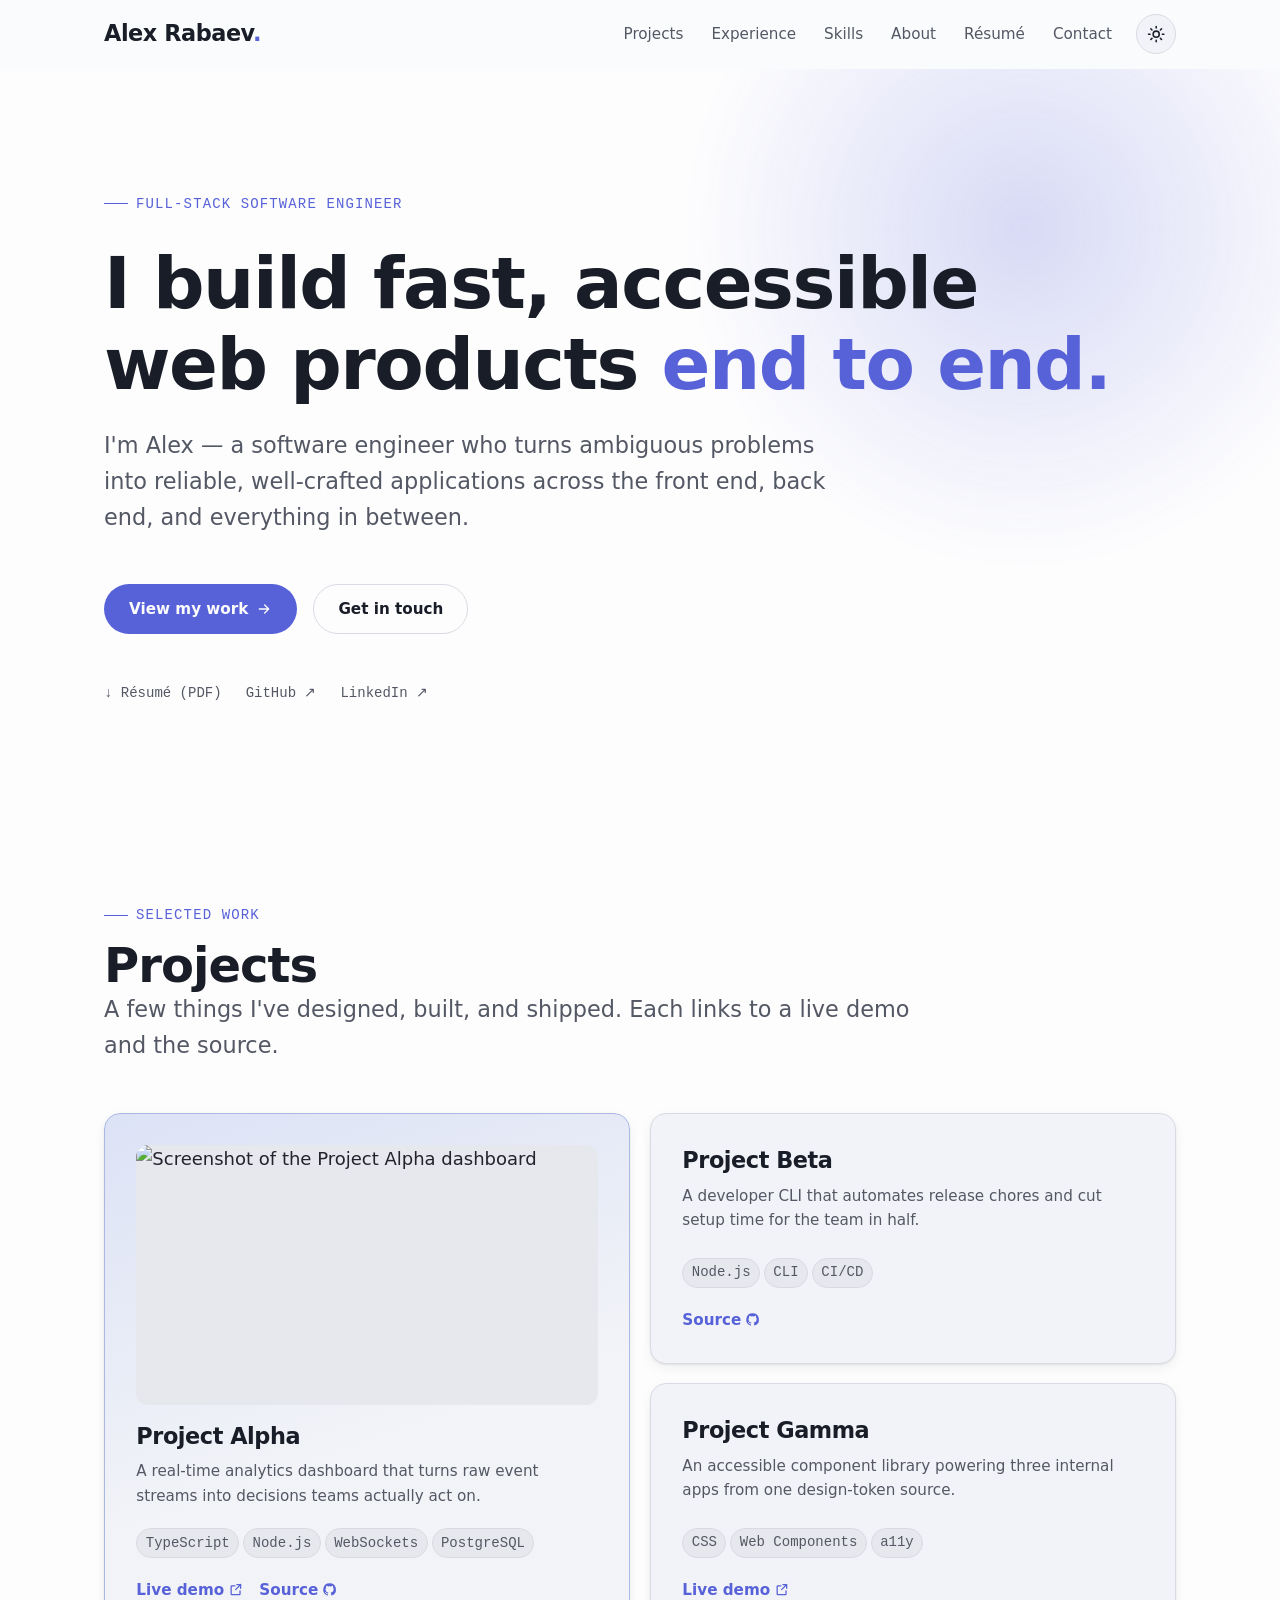
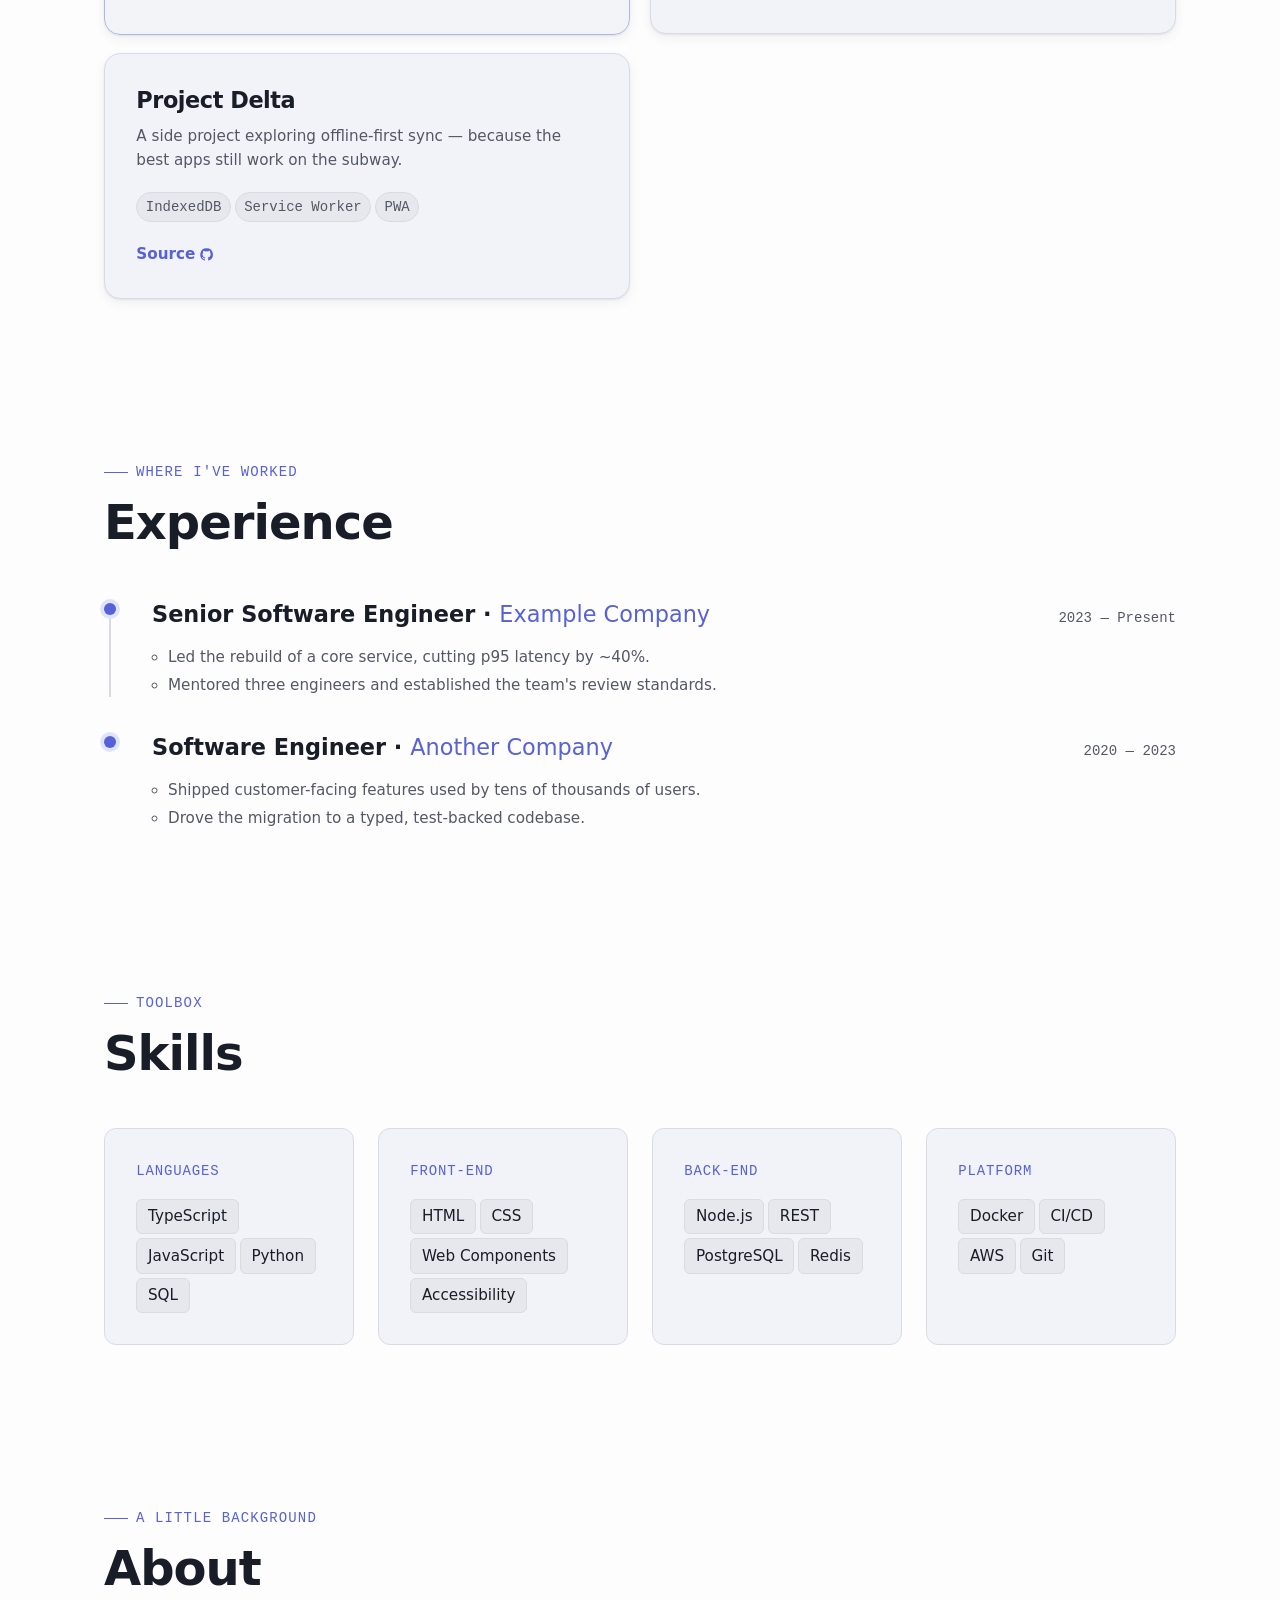
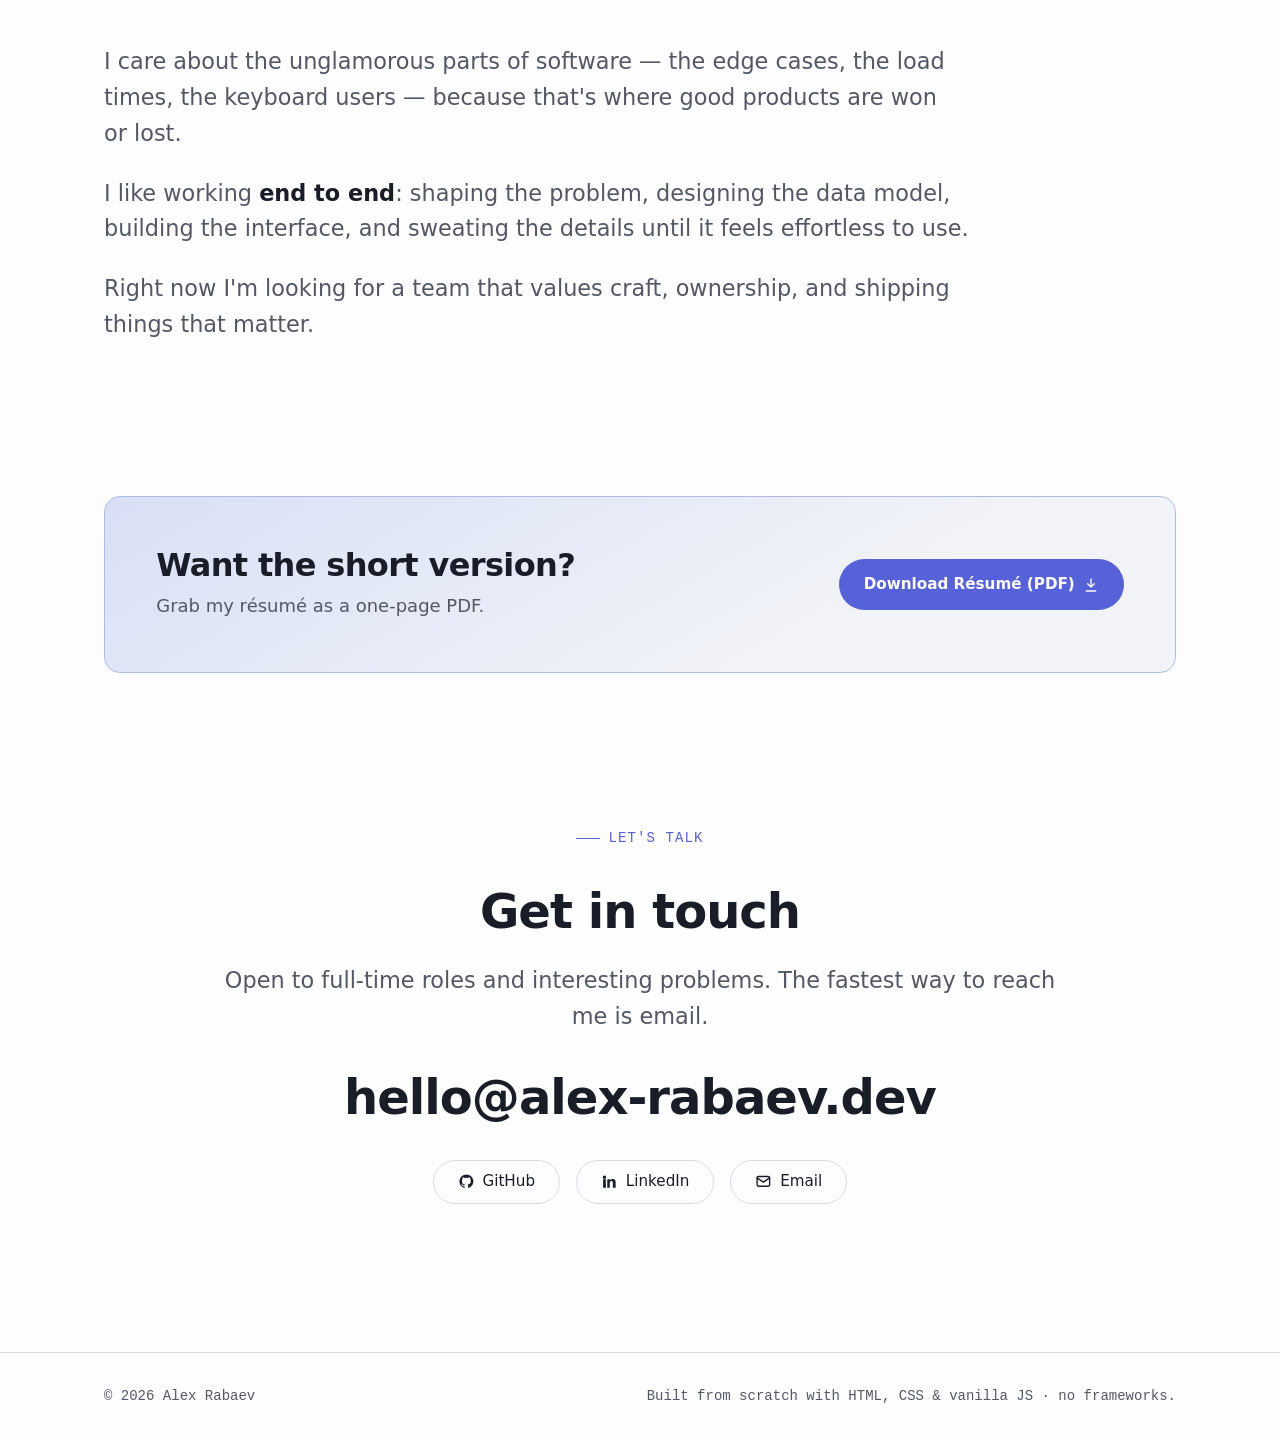
==== index.html @ 2791c62c "feat: create index.html for portfolio website with meta tags, navigation, and hero section" ====
<!DOCTYPE html>
<html lang="en">
  <head>
    <meta charset="UTF-8" />
    <meta name="viewport" content="width=device-width, initial-scale=1.0" />

    <!-- Anti-FOUC: resolve theme + mark JS active BEFORE first paint.
         This is the only script allowed to run before CSS. -->
    <script>
      (function () {
        try {
          var t = localStorage.getItem("theme");
          if (t === "light" || t === "dark") {
            document.documentElement.setAttribute("data-theme", t);
          }
        } catch (e) {}
        document.documentElement.classList.add("js");
      })();
    </script>

    <!-- Primary meta -->
    <title>Alex Rabaev — Full-Stack Software Engineer</title>
    <meta
      name="description"
      content="Alex Rabaev is a full-stack software engineer building fast, accessible web applications across the stack — JavaScript/TypeScript, Node.js, and modern front-end."
    />
    <meta name="author" content="Alex Rabaev" />
    <meta name="theme-color" content="#ffffff" media="(prefers-color-scheme: light)" />
    <meta name="theme-color" content="#2c2940" media="(prefers-color-scheme: dark)" />
    <link rel="canonical" href="https://alex-rabaev.github.io/" />

    <!-- Open Graph / Twitter -->
    <meta property="og:type" content="website" />
    <meta property="og:url" content="https://alex-rabaev.github.io/" />
    <meta property="og:title" content="Alex Rabaev — Full-Stack Software Engineer" />
    <meta
      property="og:description"
      content="Full-stack software engineer building fast, accessible web applications. See selected projects, experience, and ways to get in touch."
    />
    <meta property="og:image" content="https://alex-rabaev.github.io/assets/images/og-cover.png" />
    <meta property="og:image:width" content="1200" />
    <meta property="og:image:height" content="630" />
    <meta name="twitter:card" content="summary_large_image" />
    <meta name="twitter:title" content="Alex Rabaev — Full-Stack Software Engineer" />
    <meta
      name="twitter:description"
      content="Full-stack software engineer building fast, accessible web applications."
    />
    <meta name="twitter:image" content="https://alex-rabaev.github.io/assets/images/og-cover.png" />

    <!-- Icons / manifest -->
    <link rel="icon" href="favicon.svg" type="image/svg+xml" />
    <link rel="icon" href="favicon.ico" sizes="32x32" />
    <link rel="apple-touch-icon" href="assets/images/apple-touch-icon.png" />
    <link rel="manifest" href="site.webmanifest" />

    <!-- Inline critical CSS slot: minimal first-paint safety net.
         Full styling lives in css/main.css (render-blocking, layered). -->
    <style>
      :root {
        --nav-height: 4.25rem;
      }
      body {
        margin: 0;
        background: #fdfdfe;
        color: #23232e;
        font-family: system-ui, -apple-system, "Segoe UI", Roboto, sans-serif;
      }
      [data-theme="dark"] body {
        background: #1c1b26;
        color: #f0f0f4;
      }
      @media (prefers-color-scheme: dark) {
        :root:not([data-theme]) body {
          background: #1c1b26;
          color: #f0f0f4;
        }
      }
    </style>

    <!-- Fonts: self-hosted variable fonts go in assets/fonts/ (see README).
         Until added, the token families fall back to a fast system stack. -->
    <link rel="stylesheet" href="css/main.css" />

    <!-- Behavior layer: one plain script; site works without it. -->
    <script src="js/app.js" defer></script>

    <!-- Structured data -->
    <script type="application/ld+json">
      {
        "@context": "https://schema.org",
        "@type": "Person",
        "name": "Alex Rabaev",
        "url": "https://alex-rabaev.github.io/",
        "jobTitle": "Full-Stack Software Engineer",
        "sameAs": [
          "https://github.com/alex-rabaev",
          "https://www.linkedin.com/in/alex-rabaev"
        ]
      }
    </script>
  </head>

  <body>
    <a class="u-skip-link" href="#main">Skip to content</a>

    <!-- ============================ HEADER / NAV ============================ -->
    <header class="site-header" data-header>
      <div class="u-container site-header__bar">
        <a class="site-header__brand" href="#hero" aria-label="Alex Rabaev — home">
          Alex Rabaev<span class="dot">.</span>
        </a>

        <nav class="nav" data-nav aria-label="Primary">
          <ul class="nav__list" data-nav-list>
            <li><a class="nav__link" href="#projects">Projects</a></li>
            <li><a class="nav__link" href="#experience">Experience</a></li>
            <li><a class="nav__link" href="#skills">Skills</a></li>
            <li><a class="nav__link" href="#about">About</a></li>
            <li><a class="nav__link" href="#resume">Résumé</a></li>
            <li><a class="nav__link" href="#contact">Contact</a></li>
          </ul>

          <button
            class="theme-toggle"
            type="button"
            data-theme-toggle
            aria-label="Switch to dark theme"
            aria-pressed="false"
          >
            <svg class="icon-sun" viewBox="0 0 24 24" fill="none" stroke="currentColor" stroke-width="2" stroke-linecap="round" aria-hidden="true">
              <circle cx="12" cy="12" r="4" />
              <path d="M12 2v2M12 20v2M2 12h2M20 12h2M5 5l1.5 1.5M17.5 17.5L19 19M19 5l-1.5 1.5M6.5 17.5L5 19" />
            </svg>
            <svg class="icon-moon" viewBox="0 0 24 24" fill="currentColor" aria-hidden="true">
              <path d="M21 12.8A9 9 0 1 1 11.2 3a7 7 0 0 0 9.8 9.8z" />
            </svg>
          </button>

          <button
            class="nav__toggle"
            type="button"
            data-nav-toggle
            aria-label="Open menu"
            aria-expanded="false"
            aria-controls="primary-nav-list"
          >
            <span class="nav__toggle-bars" aria-hidden="true"></span>
          </button>
        </nav>
      </div>
    </header>

    <main id="main">
      <!-- ============================== HERO ============================== -->
      <section id="hero" class="hero">
        <div class="u-container hero__inner">
          <p class="u-eyebrow">Full-Stack Software Engineer</p>
          <h1 class="hero__title" data-reveal>
            I build fast, accessible<br />
            web products <span class="accent">end to end.</span>
          </h1>
          <!-- TODO(content): tailor this positioning line to your real focus & stack. -->
          <p class="hero__lead" data-reveal>
            I'm Alex — a software engineer who turns ambiguous problems into
            reliable, well-crafted applications across the front end, back end,
            and everything in between.
          </p>

          <div class="hero__actions" data-reveal>
            <a class="btn btn--primary" href="#projects">
              View my work
              <svg viewBox="0 0 24 24" width="16" height="16" fill="none" stroke="currentColor" stroke-width="2" stroke-linecap="round" stroke-linejoin="round" aria-hidden="true"><path d="M5 12h14M13 6l6 6-6 6" /></svg>
            </a>
            <a class="btn btn--ghost" href="#contact">Get in touch</a>
          </div>

          <div class="hero__meta" data-reveal>
            <a href="assets/resume.pdf" download>↓ Résumé (PDF)</a>
            <a href="https://github.com/alex-rabaev" target="_blank" rel="noopener">GitHub ↗</a>
            <a href="https://www.linkedin.com/in/alex-rabaev" target="_blank" rel="noopener">LinkedIn ↗</a>
          </div>
        </div>
      </section>

      <!-- ============================ PROJECTS ============================ -->
      <section id="projects" class="u-section">
        <div class="u-container">
          <div class="u-section-head" data-reveal>
            <p class="u-eyebrow">Selected Work</p>
            <h2>Projects</h2>
            <p class="u-lead">
              A few things I've designed, built, and shipped. Each links to a live
              demo and the source.
            </p>
          </div>

          <!-- TODO(content): replace with your real projects (3–5). Strongest first
               as the featured 2×2 cell. Keep one sentence per card. -->
          <ul class="projects__grid" role="list">
            <li class="project-card project-card--featured" data-reveal>
              <div class="project-card__media">
                <img
                  src="assets/images/projects/project-alpha-cover.svg"
                  alt="Screenshot of the Project Alpha dashboard"
                  width="800" height="450" loading="lazy" decoding="async"
                />
              </div>
              <div class="project-card__body">
                <h3 class="project-card__title">Project Alpha</h3>
                <p class="project-card__summary">
                  A real-time analytics dashboard that turns raw event streams
                  into decisions teams actually act on.
                </p>
                <ul class="project-card__tags" role="list">
                  <li>TypeScript</li><li>Node.js</li><li>WebSockets</li><li>PostgreSQL</li>
                </ul>
                <div class="project-card__links">
                  <a class="project-card__link" href="#" target="_blank" rel="noopener">
                    Live demo
                    <svg viewBox="0 0 24 24" fill="none" stroke="currentColor" stroke-width="2" aria-hidden="true"><path d="M14 4h6v6M20 4l-8 8M19 14v5a1 1 0 0 1-1 1H6a1 1 0 0 1-1-1V7a1 1 0 0 1 1-1h5" stroke-linecap="round" stroke-linejoin="round"/></svg>
                  </a>
                  <a class="project-card__link" href="#" target="_blank" rel="noopener">
                    Source
                    <svg viewBox="0 0 24 24" fill="currentColor" aria-hidden="true"><path d="M12 2a10 10 0 0 0-3.16 19.49c.5.09.68-.22.68-.48v-1.7c-2.78.6-3.37-1.34-3.37-1.34-.45-1.16-1.11-1.47-1.11-1.47-.91-.62.07-.6.07-.6 1 .07 1.53 1.03 1.53 1.03.89 1.53 2.34 1.09 2.91.83.09-.65.35-1.09.63-1.34-2.22-.25-4.55-1.11-4.55-4.94 0-1.09.39-1.99 1.03-2.69-.1-.25-.45-1.27.1-2.65 0 0 .84-.27 2.75 1.02a9.5 9.5 0 0 1 5 0c1.91-1.29 2.75-1.02 2.75-1.02.55 1.38.2 2.4.1 2.65.64.7 1.03 1.6 1.03 2.69 0 3.84-2.34 4.69-4.57 4.94.36.31.68.92.68 1.85v2.74c0 .27.18.58.69.48A10 10 0 0 0 12 2z"/></svg>
                  </a>
                </div>
              </div>
            </li>

            <li class="project-card" data-reveal>
              <div class="project-card__body">
                <h3 class="project-card__title">Project Beta</h3>
                <p class="project-card__summary">
                  A developer CLI that automates release chores and cut setup
                  time for the team in half.
                </p>
                <ul class="project-card__tags" role="list">
                  <li>Node.js</li><li>CLI</li><li>CI/CD</li>
                </ul>
                <div class="project-card__links">
                  <a class="project-card__link" href="#" target="_blank" rel="noopener">Source
                    <svg viewBox="0 0 24 24" fill="currentColor" aria-hidden="true"><path d="M12 2a10 10 0 0 0-3.16 19.49c.5.09.68-.22.68-.48v-1.7c-2.78.6-3.37-1.34-3.37-1.34-.45-1.16-1.11-1.47-1.11-1.47-.91-.62.07-.6.07-.6 1 .07 1.53 1.03 1.53 1.03.89 1.53 2.34 1.09 2.91.83.09-.65.35-1.09.63-1.34-2.22-.25-4.55-1.11-4.55-4.94 0-1.09.39-1.99 1.03-2.69-.1-.25-.45-1.27.1-2.65 0 0 .84-.27 2.75 1.02a9.5 9.5 0 0 1 5 0c1.91-1.29 2.75-1.02 2.75-1.02.55 1.38.2 2.4.1 2.65.64.7 1.03 1.6 1.03 2.69 0 3.84-2.34 4.69-4.57 4.94.36.31.68.92.68 1.85v2.74c0 .27.18.58.69.48A10 10 0 0 0 12 2z"/></svg>
                  </a>
                </div>
              </div>
            </li>

            <li class="project-card" data-reveal>
              <div class="project-card__body">
                <h3 class="project-card__title">Project Gamma</h3>
                <p class="project-card__summary">
                  An accessible component library powering three internal apps
                  from one design-token source.
                </p>
                <ul class="project-card__tags" role="list">
                  <li>CSS</li><li>Web Components</li><li>a11y</li>
                </ul>
                <div class="project-card__links">
                  <a class="project-card__link" href="#" target="_blank" rel="noopener">Live demo
                    <svg viewBox="0 0 24 24" fill="none" stroke="currentColor" stroke-width="2" aria-hidden="true"><path d="M14 4h6v6M20 4l-8 8M19 14v5a1 1 0 0 1-1 1H6a1 1 0 0 1-1-1V7a1 1 0 0 1 1-1h5" stroke-linecap="round" stroke-linejoin="round"/></svg>
                  </a>
                </div>
              </div>
            </li>

            <li class="project-card" data-reveal>
              <div class="project-card__body">
                <h3 class="project-card__title">Project Delta</h3>
                <p class="project-card__summary">
                  A side project exploring offline-first sync — because the best
                  apps still work on the subway.
                </p>
                <ul class="project-card__tags" role="list">
                  <li>IndexedDB</li><li>Service Worker</li><li>PWA</li>
                </ul>
                <div class="project-card__links">
                  <a class="project-card__link" href="#" target="_blank" rel="noopener">Source
                    <svg viewBox="0 0 24 24" fill="currentColor" aria-hidden="true"><path d="M12 2a10 10 0 0 0-3.16 19.49c.5.09.68-.22.68-.48v-1.7c-2.78.6-3.37-1.34-3.37-1.34-.45-1.16-1.11-1.47-1.11-1.47-.91-.62.07-.6.07-.6 1 .07 1.53 1.03 1.53 1.03.89 1.53 2.34 1.09 2.91.83.09-.65.35-1.09.63-1.34-2.22-.25-4.55-1.11-4.55-4.94 0-1.09.39-1.99 1.03-2.69-.1-.25-.45-1.27.1-2.65 0 0 .84-.27 2.75 1.02a9.5 9.5 0 0 1 5 0c1.91-1.29 2.75-1.02 2.75-1.02.55 1.38.2 2.4.1 2.65.64.7 1.03 1.6 1.03 2.69 0 3.84-2.34 4.69-4.57 4.94.36.31.68.92.68 1.85v2.74c0 .27.18.58.69.48A10 10 0 0 0 12 2z"/></svg>
                  </a>
                </div>
              </div>
            </li>
          </ul>
        </div>
      </section>

      <!-- =========================== EXPERIENCE =========================== -->
      <section id="experience" class="u-section">
        <div class="u-container">
          <div class="u-section-head" data-reveal>
            <p class="u-eyebrow">Where I've Worked</p>
            <h2>Experience</h2>
          </div>

          <!-- TODO(content): replace with your real roles, newest first. -->
          <ol class="timeline" role="list">
            <li class="timeline__item" data-reveal>
              <div class="timeline__header">
                <p class="timeline__role">
                  Senior Software Engineer ·
                  <span class="timeline__org">Example Company</span>
                </p>
                <p class="timeline__dates"><time datetime="2023">2023</time> — Present</p>
              </div>
              <ul class="timeline__points">
                <li>Led the rebuild of a core service, cutting p95 latency by ~40%.</li>
                <li>Mentored three engineers and established the team's review standards.</li>
              </ul>
            </li>
            <li class="timeline__item" data-reveal>
              <div class="timeline__header">
                <p class="timeline__role">
                  Software Engineer ·
                  <span class="timeline__org">Another Company</span>
                </p>
                <p class="timeline__dates"><time datetime="2020">2020</time> — <time datetime="2023">2023</time></p>
              </div>
              <ul class="timeline__points">
                <li>Shipped customer-facing features used by tens of thousands of users.</li>
                <li>Drove the migration to a typed, test-backed codebase.</li>
              </ul>
            </li>
          </ol>
        </div>
      </section>

      <!-- ============================= SKILLS ============================= -->
      <section id="skills" class="u-section">
        <div class="u-container">
          <div class="u-section-head" data-reveal>
            <p class="u-eyebrow">Toolbox</p>
            <h2>Skills</h2>
          </div>

          <!-- TODO(content): keep this curated and honest — not an exhaustive wall. -->
          <div class="skills__grid">
            <div class="skill-group" data-reveal>
              <p class="skill-group__title">Languages</p>
              <ul class="skill-group__list" role="list">
                <li>TypeScript</li><li>JavaScript</li><li>Python</li><li>SQL</li>
              </ul>
            </div>
            <div class="skill-group" data-reveal>
              <p class="skill-group__title">Front-End</p>
              <ul class="skill-group__list" role="list">
                <li>HTML</li><li>CSS</li><li>Web Components</li><li>Accessibility</li>
              </ul>
            </div>
            <div class="skill-group" data-reveal>
              <p class="skill-group__title">Back-End</p>
              <ul class="skill-group__list" role="list">
                <li>Node.js</li><li>REST</li><li>PostgreSQL</li><li>Redis</li>
              </ul>
            </div>
            <div class="skill-group" data-reveal>
              <p class="skill-group__title">Platform</p>
              <ul class="skill-group__list" role="list">
                <li>Docker</li><li>CI/CD</li><li>AWS</li><li>Git</li>
              </ul>
            </div>
          </div>
        </div>
      </section>

      <!-- ============================== ABOUT ============================== -->
      <section id="about" class="u-section">
        <div class="u-container">
          <div class="u-section-head" data-reveal>
            <p class="u-eyebrow">A Little Background</p>
            <h2>About</h2>
          </div>

          <!-- TODO(content): make this about how you think & what you're after.
               Add a headshot at assets/images/headshot.* and the --with-photo class. -->
          <div class="about">
            <div class="about__body" data-reveal>
              <p>
                I care about the unglamorous parts of software — the edge cases,
                the load times, the keyboard users — because that's where good
                products are won or lost.
              </p>
              <p>
                I like working <strong>end to end</strong>: shaping the problem,
                designing the data model, building the interface, and sweating
                the details until it feels effortless to use.
              </p>
              <p>
                Right now I'm looking for a team that values craft, ownership,
                and shipping things that matter.
              </p>
            </div>
          </div>
        </div>
      </section>

      <!-- ============================= RÉSUMÉ ============================= -->
      <section id="resume" class="u-section">
        <div class="u-container">
          <div class="resume" data-reveal>
            <div class="resume__text">
              <h2 class="resume__title">Want the short version?</h2>
              <p>Grab my résumé as a one-page PDF.</p>
            </div>
            <a class="btn btn--primary" href="assets/resume.pdf" download>
              Download Résumé (PDF)
              <svg viewBox="0 0 24 24" width="16" height="16" fill="none" stroke="currentColor" stroke-width="2" stroke-linecap="round" stroke-linejoin="round" aria-hidden="true"><path d="M12 3v12M7 10l5 5 5-5M5 21h14" /></svg>
            </a>
          </div>
        </div>
      </section>

      <!-- ============================= CONTACT ============================= -->
      <section id="contact" class="u-section">
        <div class="u-container contact" data-reveal>
          <p class="u-eyebrow">Let's Talk</p>
          <h2>Get in touch</h2>
          <p class="u-lead" style="text-align: center">
            Open to full-time roles and interesting problems. The fastest way to
            reach me is email.
          </p>
          <!-- TODO(content): set your real email below (and in the footer). -->
          <a class="contact__email" href="mailto:hello@alex-rabaev.dev">hello@alex-rabaev.dev</a>
          <ul class="contact__socials" role="list">
            <li>
              <a class="contact__social" href="https://github.com/alex-rabaev" target="_blank" rel="noopener">
                <svg viewBox="0 0 24 24" fill="currentColor" aria-hidden="true"><path d="M12 2a10 10 0 0 0-3.16 19.49c.5.09.68-.22.68-.48v-1.7c-2.78.6-3.37-1.34-3.37-1.34-.45-1.16-1.11-1.47-1.11-1.47-.91-.62.07-.6.07-.6 1 .07 1.53 1.03 1.53 1.03.89 1.53 2.34 1.09 2.91.83.09-.65.35-1.09.63-1.34-2.22-.25-4.55-1.11-4.55-4.94 0-1.09.39-1.99 1.03-2.69-.1-.25-.45-1.27.1-2.65 0 0 .84-.27 2.75 1.02a9.5 9.5 0 0 1 5 0c1.91-1.29 2.75-1.02 2.75-1.02.55 1.38.2 2.4.1 2.65.64.7 1.03 1.6 1.03 2.69 0 3.84-2.34 4.69-4.57 4.94.36.31.68.92.68 1.85v2.74c0 .27.18.58.69.48A10 10 0 0 0 12 2z"/></svg>
                GitHub
              </a>
            </li>
            <li>
              <a class="contact__social" href="https://www.linkedin.com/in/alex-rabaev" target="_blank" rel="noopener">
                <svg viewBox="0 0 24 24" fill="currentColor" aria-hidden="true"><path d="M4.98 3.5A2.5 2.5 0 1 1 5 8.5a2.5 2.5 0 0 1-.02-5zM3 9h4v12H3zM9 9h3.8v1.7h.05c.53-1 1.83-2.05 3.76-2.05C20.4 8.65 21 10.9 21 14v7h-4v-6.2c0-1.48-.03-3.38-2.06-3.38-2.06 0-2.38 1.6-2.38 3.27V21H9z"/></svg>
                LinkedIn
              </a>
            </li>
            <li>
              <a class="contact__social" href="mailto:hello@alex-rabaev.dev">
                <svg viewBox="0 0 24 24" fill="none" stroke="currentColor" stroke-width="2" aria-hidden="true"><rect x="3" y="5" width="18" height="14" rx="2"/><path d="m3 7 9 6 9-6" stroke-linecap="round" stroke-linejoin="round"/></svg>
                Email
              </a>
            </li>
          </ul>
        </div>
      </section>
    </main>

    <!-- ============================== FOOTER ============================== -->
    <footer class="site-footer">
      <div class="u-container site-footer__inner">
        <p class="site-footer__note">© <span id="year">2026</span> Alex Rabaev</p>
        <p class="site-footer__note">
          Built from scratch with HTML, CSS &amp; vanilla JS · no frameworks.
        </p>
      </div>
    </footer>
  </body>
</html>
---- css/main.css ----
/*
 * main.css — cascade-layer entry point.
 * Declares the canonical @layer order ONCE; later layers win.
 * Each file below is authored inside its matching @layer.
 */
@layer reset, tokens, base, components, utilities;

@import url("reset.css") layer(reset);
@import url("tokens.css") layer(tokens);
@import url("base.css") layer(base);

@import url("components/nav.css") layer(components);
@import url("components/theme-toggle.css") layer(components);
@import url("components/hero.css") layer(components);
@import url("components/projects.css") layer(components);
@import url("components/project-card.css") layer(components);
@import url("components/experience.css") layer(components);
@import url("components/skills.css") layer(components);
@import url("components/about.css") layer(components);
@import url("components/resume.css") layer(components);
@import url("components/contact.css") layer(components);
@import url("components/footer.css") layer(components);

@import url("utilities.css") layer(utilities);
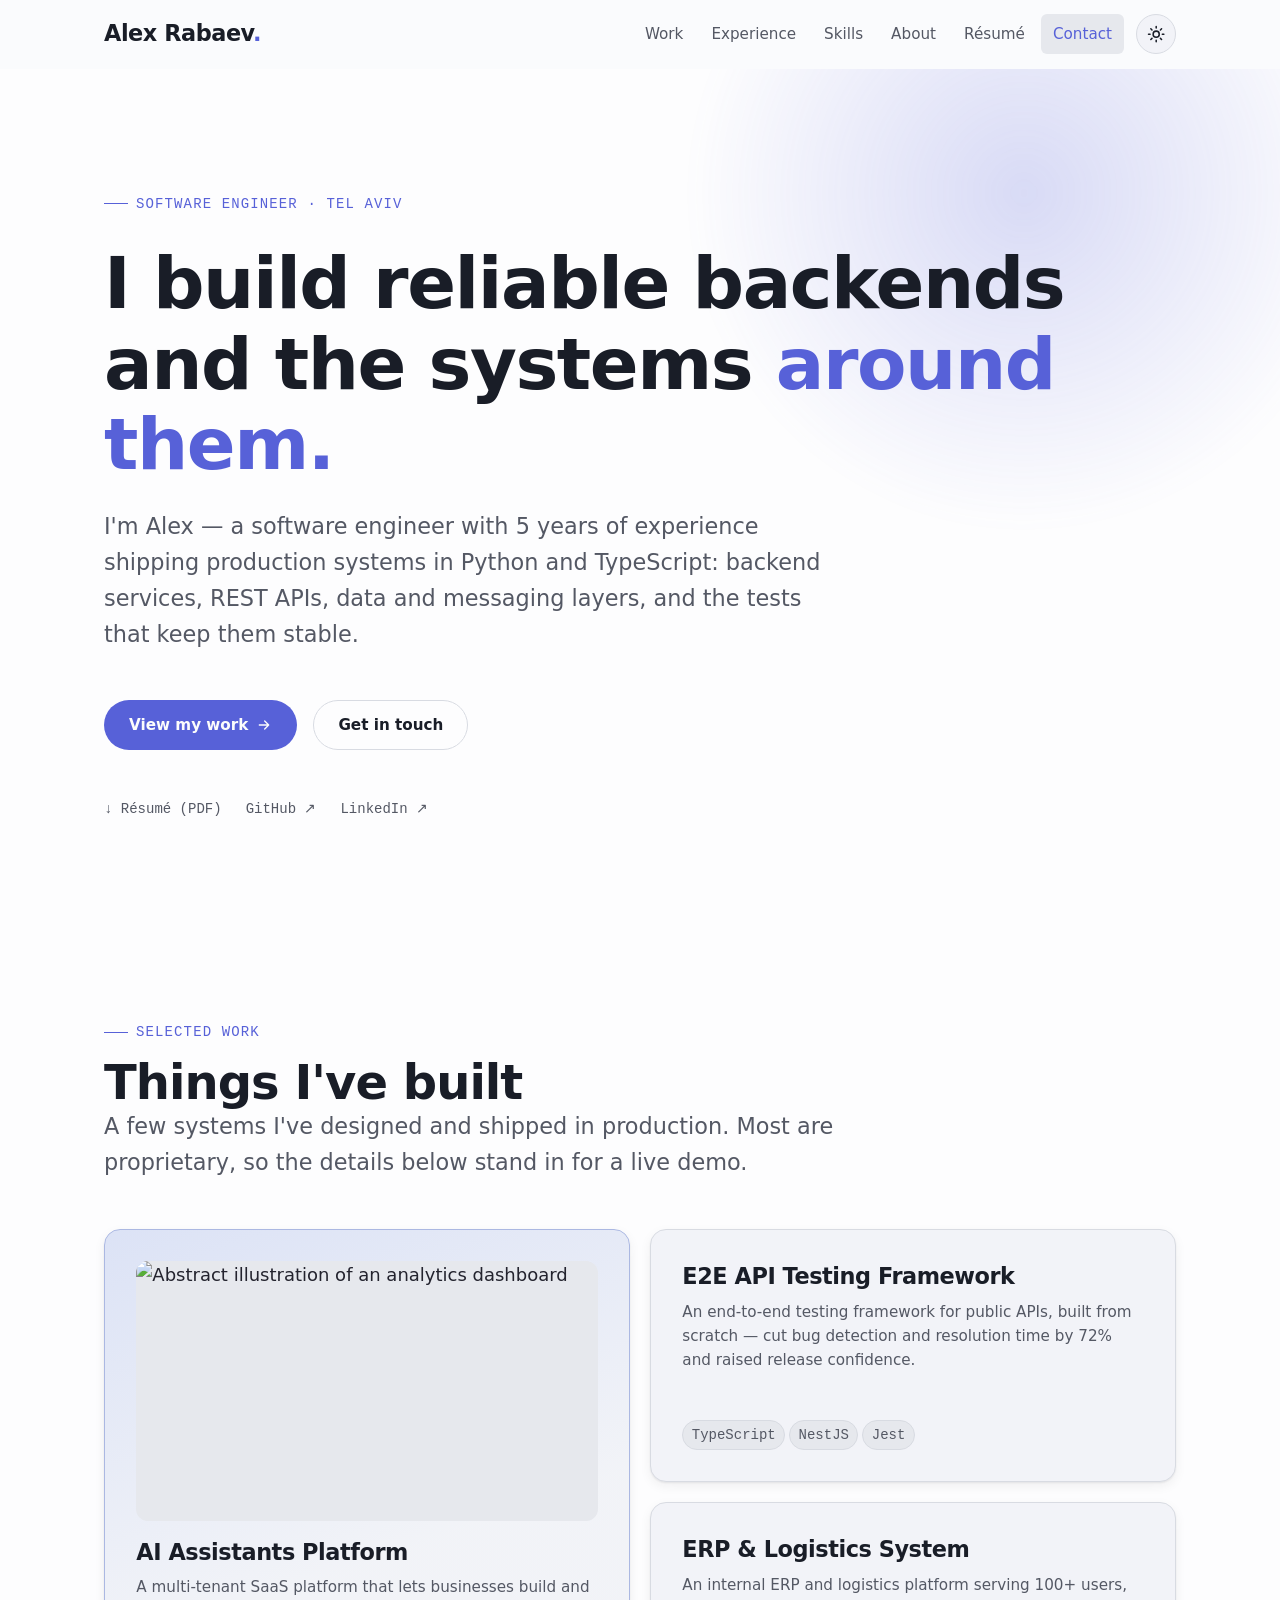
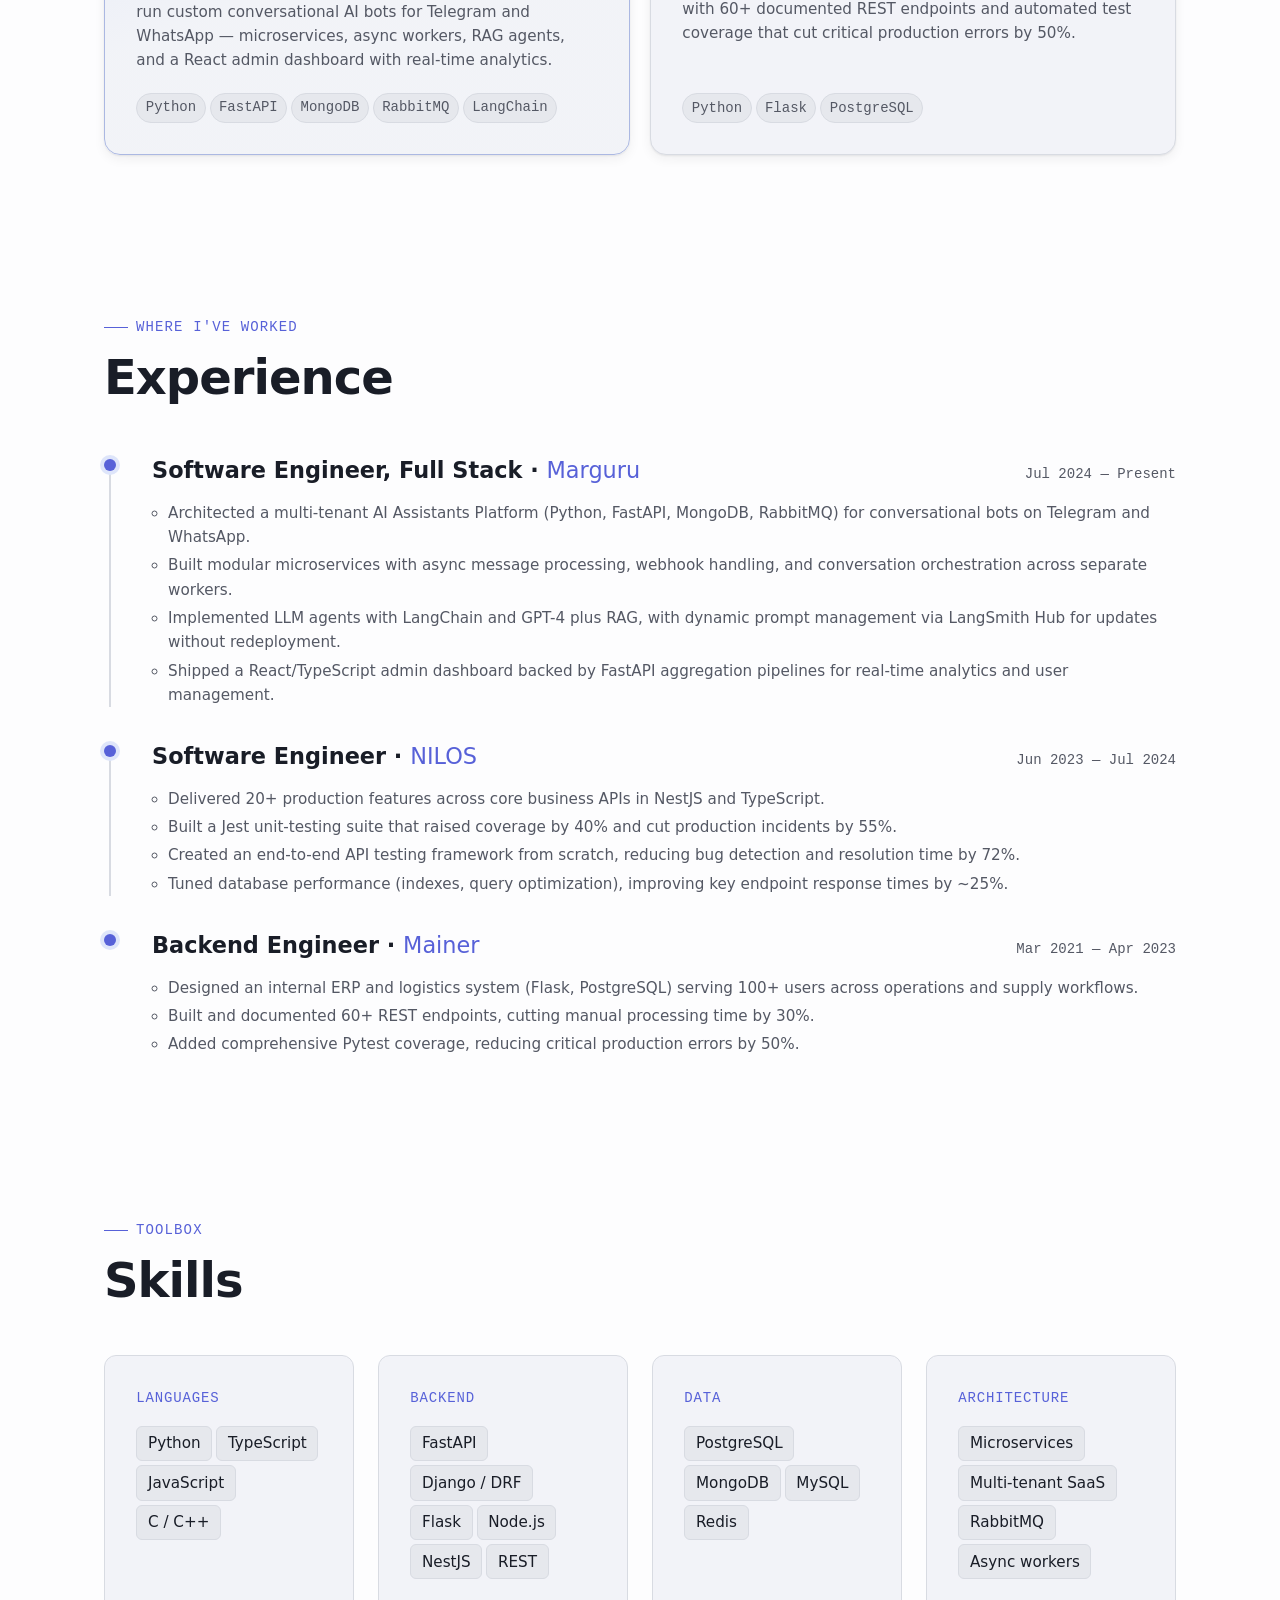
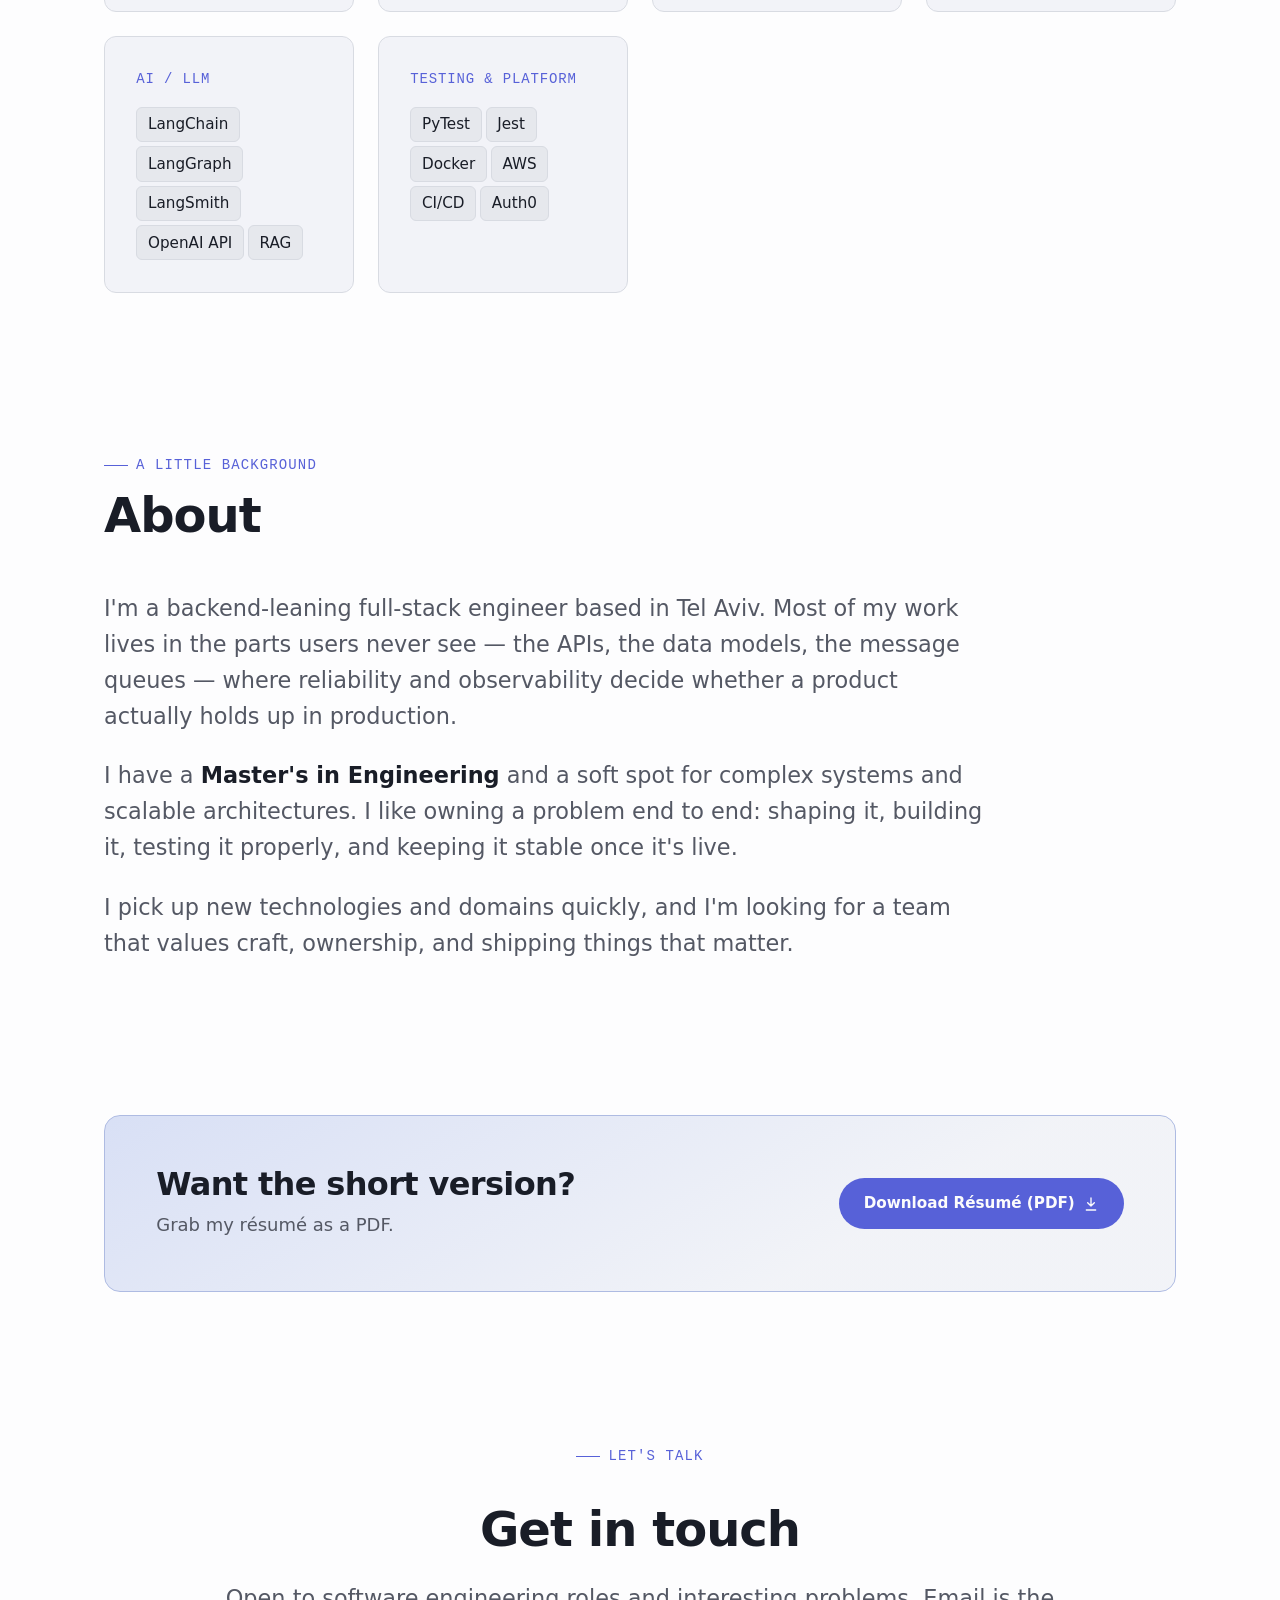
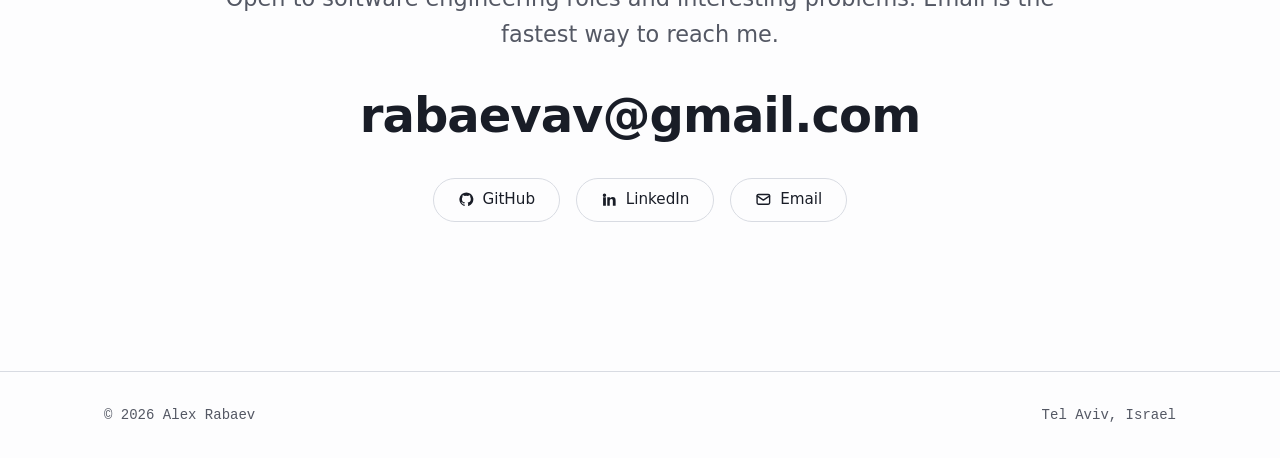
==== commit e443cfdb: "chore: update index.html to refine meta tags, improve descriptions, and enhance navigation for clari" ====
--- a/index.html
+++ b/index.html
@@ -4,8 +4,7 @@
     <meta charset="UTF-8" />
     <meta name="viewport" content="width=device-width, initial-scale=1.0" />
 
-    <!-- Anti-FOUC: resolve theme + mark JS active BEFORE first paint.
-         This is the only script allowed to run before CSS. -->
+    <!-- Set theme before first paint to avoid a flash -->
     <script>
       (function () {
         try {
@@ -18,44 +17,39 @@
       })();
     </script>
 
-    <!-- Primary meta -->
-    <title>Alex Rabaev — Full-Stack Software Engineer</title>
+    <title>Alex Rabaev — Software Engineer</title>
     <meta
       name="description"
-      content="Alex Rabaev is a full-stack software engineer building fast, accessible web applications across the stack — JavaScript/TypeScript, Node.js, and modern front-end."
+      content="Alex Rabaev — software engineer with 5 years of experience building production systems in Python and TypeScript: backend services, REST APIs, databases, and reliable deployments."
     />
     <meta name="author" content="Alex Rabaev" />
     <meta name="theme-color" content="#ffffff" media="(prefers-color-scheme: light)" />
     <meta name="theme-color" content="#2c2940" media="(prefers-color-scheme: dark)" />
     <link rel="canonical" href="https://alex-rabaev.github.io/" />
 
-    <!-- Open Graph / Twitter -->
     <meta property="og:type" content="website" />
     <meta property="og:url" content="https://alex-rabaev.github.io/" />
-    <meta property="og:title" content="Alex Rabaev — Full-Stack Software Engineer" />
+    <meta property="og:title" content="Alex Rabaev — Software Engineer" />
     <meta
       property="og:description"
-      content="Full-stack software engineer building fast, accessible web applications. See selected projects, experience, and ways to get in touch."
+      content="Software engineer building reliable backends and full-stack systems in Python and TypeScript."
     />
     <meta property="og:image" content="https://alex-rabaev.github.io/assets/images/og-cover.png" />
     <meta property="og:image:width" content="1200" />
     <meta property="og:image:height" content="630" />
     <meta name="twitter:card" content="summary_large_image" />
-    <meta name="twitter:title" content="Alex Rabaev — Full-Stack Software Engineer" />
+    <meta name="twitter:title" content="Alex Rabaev — Software Engineer" />
     <meta
       name="twitter:description"
-      content="Full-stack software engineer building fast, accessible web applications."
+      content="Software engineer building reliable backends and full-stack systems in Python and TypeScript."
     />
     <meta name="twitter:image" content="https://alex-rabaev.github.io/assets/images/og-cover.png" />
 
-    <!-- Icons / manifest -->
     <link rel="icon" href="favicon.svg" type="image/svg+xml" />
     <link rel="icon" href="favicon.ico" sizes="32x32" />
     <link rel="apple-touch-icon" href="assets/images/apple-touch-icon.png" />
     <link rel="manifest" href="site.webmanifest" />
 
-    <!-- Inline critical CSS slot: minimal first-paint safety net.
-         Full styling lives in css/main.css (render-blocking, layered). -->
     <style>
       :root {
         --nav-height: 4.25rem;
@@ -78,24 +72,25 @@
       }
     </style>
 
-    <!-- Fonts: self-hosted variable fonts go in assets/fonts/ (see README).
-         Until added, the token families fall back to a fast system stack. -->
     <link rel="stylesheet" href="css/main.css" />
-
-    <!-- Behavior layer: one plain script; site works without it. -->
     <script src="js/app.js" defer></script>
 
-    <!-- Structured data -->
     <script type="application/ld+json">
       {
         "@context": "https://schema.org",
         "@type": "Person",
         "name": "Alex Rabaev",
         "url": "https://alex-rabaev.github.io/",
-        "jobTitle": "Full-Stack Software Engineer",
+        "jobTitle": "Software Engineer",
+        "address": {
+          "@type": "PostalAddress",
+          "addressLocality": "Tel Aviv",
+          "addressCountry": "IL"
+        },
+        "email": "mailto:rabaevav@gmail.com",
         "sameAs": [
-          "https://github.com/alex-rabaev",
-          "https://www.linkedin.com/in/alex-rabaev"
+          "https://github.com/Alex-Rabaev",
+          "https://www.linkedin.com/in/alexander-rabaev/"
         ]
       }
     </script>
@@ -104,7 +99,6 @@
   <body>
     <a class="u-skip-link" href="#main">Skip to content</a>
 
-    <!-- ============================ HEADER / NAV ============================ -->
     <header class="site-header" data-header>
       <div class="u-container site-header__bar">
         <a class="site-header__brand" href="#hero" aria-label="Alex Rabaev — home">
@@ -112,8 +106,8 @@
         </a>
 
         <nav class="nav" data-nav aria-label="Primary">
-          <ul class="nav__list" data-nav-list>
-            <li><a class="nav__link" href="#projects">Projects</a></li>
+          <ul class="nav__list" data-nav-list id="primary-nav-list">
+            <li><a class="nav__link" href="#projects">Work</a></li>
             <li><a class="nav__link" href="#experience">Experience</a></li>
             <li><a class="nav__link" href="#skills">Skills</a></li>
             <li><a class="nav__link" href="#about">About</a></li>
@@ -152,19 +146,18 @@
     </header>
 
     <main id="main">
-      <!-- ============================== HERO ============================== -->
+      <!-- Hero -->
       <section id="hero" class="hero">
         <div class="u-container hero__inner">
-          <p class="u-eyebrow">Full-Stack Software Engineer</p>
+          <p class="u-eyebrow">Software Engineer · Tel Aviv</p>
           <h1 class="hero__title" data-reveal>
-            I build fast, accessible<br />
-            web products <span class="accent">end to end.</span>
+            I build reliable backends<br />
+            and the systems <span class="accent">around them.</span>
           </h1>
-          <!-- TODO(content): tailor this positioning line to your real focus & stack. -->
           <p class="hero__lead" data-reveal>
-            I'm Alex — a software engineer who turns ambiguous problems into
-            reliable, well-crafted applications across the front end, back end,
-            and everything in between.
+            I'm Alex — a software engineer with 5 years of experience shipping
+            production systems in Python and TypeScript: backend services, REST
+            APIs, data and messaging layers, and the tests that keep them stable.
           </p>
 
           <div class="hero__actions" data-reveal>
@@ -177,115 +170,79 @@
 
           <div class="hero__meta" data-reveal>
             <a href="assets/resume.pdf" download>↓ Résumé (PDF)</a>
-            <a href="https://github.com/alex-rabaev" target="_blank" rel="noopener">GitHub ↗</a>
-            <a href="https://www.linkedin.com/in/alex-rabaev" target="_blank" rel="noopener">LinkedIn ↗</a>
-          </div>
-        </div>
-      </section>
-
-      <!-- ============================ PROJECTS ============================ -->
+            <a href="https://github.com/Alex-Rabaev" target="_blank" rel="noopener">GitHub ↗</a>
+            <a href="https://www.linkedin.com/in/alexander-rabaev/" target="_blank" rel="noopener">LinkedIn ↗</a>
+          </div>
+        </div>
+      </section>
+
+      <!-- Work -->
       <section id="projects" class="u-section">
         <div class="u-container">
           <div class="u-section-head" data-reveal>
             <p class="u-eyebrow">Selected Work</p>
-            <h2>Projects</h2>
+            <h2>Things I've built</h2>
             <p class="u-lead">
-              A few things I've designed, built, and shipped. Each links to a live
-              demo and the source.
+              A few systems I've designed and shipped in production. Most are
+              proprietary, so the details below stand in for a live demo.
             </p>
           </div>
 
-          <!-- TODO(content): replace with your real projects (3–5). Strongest first
-               as the featured 2×2 cell. Keep one sentence per card. -->
           <ul class="projects__grid" role="list">
             <li class="project-card project-card--featured" data-reveal>
               <div class="project-card__media">
                 <img
                   src="assets/images/projects/project-alpha-cover.svg"
-                  alt="Screenshot of the Project Alpha dashboard"
+                  alt="Abstract illustration of an analytics dashboard"
                   width="800" height="450" loading="lazy" decoding="async"
                 />
               </div>
               <div class="project-card__body">
-                <h3 class="project-card__title">Project Alpha</h3>
+                <h3 class="project-card__title">AI Assistants Platform</h3>
                 <p class="project-card__summary">
-                  A real-time analytics dashboard that turns raw event streams
-                  into decisions teams actually act on.
+                  A multi-tenant SaaS platform that lets businesses build and run
+                  custom conversational AI bots for Telegram and WhatsApp —
+                  microservices, async workers, RAG agents, and a React admin
+                  dashboard with real-time analytics.
                 </p>
                 <ul class="project-card__tags" role="list">
-                  <li>TypeScript</li><li>Node.js</li><li>WebSockets</li><li>PostgreSQL</li>
+                  <li>Python</li><li>FastAPI</li><li>MongoDB</li><li>RabbitMQ</li><li>LangChain</li>
                 </ul>
-                <div class="project-card__links">
-                  <a class="project-card__link" href="#" target="_blank" rel="noopener">
-                    Live demo
-                    <svg viewBox="0 0 24 24" fill="none" stroke="currentColor" stroke-width="2" aria-hidden="true"><path d="M14 4h6v6M20 4l-8 8M19 14v5a1 1 0 0 1-1 1H6a1 1 0 0 1-1-1V7a1 1 0 0 1 1-1h5" stroke-linecap="round" stroke-linejoin="round"/></svg>
-                  </a>
-                  <a class="project-card__link" href="#" target="_blank" rel="noopener">
-                    Source
-                    <svg viewBox="0 0 24 24" fill="currentColor" aria-hidden="true"><path d="M12 2a10 10 0 0 0-3.16 19.49c.5.09.68-.22.68-.48v-1.7c-2.78.6-3.37-1.34-3.37-1.34-.45-1.16-1.11-1.47-1.11-1.47-.91-.62.07-.6.07-.6 1 .07 1.53 1.03 1.53 1.03.89 1.53 2.34 1.09 2.91.83.09-.65.35-1.09.63-1.34-2.22-.25-4.55-1.11-4.55-4.94 0-1.09.39-1.99 1.03-2.69-.1-.25-.45-1.27.1-2.65 0 0 .84-.27 2.75 1.02a9.5 9.5 0 0 1 5 0c1.91-1.29 2.75-1.02 2.75-1.02.55 1.38.2 2.4.1 2.65.64.7 1.03 1.6 1.03 2.69 0 3.84-2.34 4.69-4.57 4.94.36.31.68.92.68 1.85v2.74c0 .27.18.58.69.48A10 10 0 0 0 12 2z"/></svg>
-                  </a>
-                </div>
               </div>
             </li>
 
             <li class="project-card" data-reveal>
               <div class="project-card__body">
-                <h3 class="project-card__title">Project Beta</h3>
+                <h3 class="project-card__title">E2E API Testing Framework</h3>
                 <p class="project-card__summary">
-                  A developer CLI that automates release chores and cut setup
-                  time for the team in half.
+                  An end-to-end testing framework for public APIs, built from
+                  scratch — cut bug detection and resolution time by 72% and
+                  raised release confidence.
                 </p>
                 <ul class="project-card__tags" role="list">
-                  <li>Node.js</li><li>CLI</li><li>CI/CD</li>
+                  <li>TypeScript</li><li>NestJS</li><li>Jest</li>
                 </ul>
-                <div class="project-card__links">
-                  <a class="project-card__link" href="#" target="_blank" rel="noopener">Source
-                    <svg viewBox="0 0 24 24" fill="currentColor" aria-hidden="true"><path d="M12 2a10 10 0 0 0-3.16 19.49c.5.09.68-.22.68-.48v-1.7c-2.78.6-3.37-1.34-3.37-1.34-.45-1.16-1.11-1.47-1.11-1.47-.91-.62.07-.6.07-.6 1 .07 1.53 1.03 1.53 1.03.89 1.53 2.34 1.09 2.91.83.09-.65.35-1.09.63-1.34-2.22-.25-4.55-1.11-4.55-4.94 0-1.09.39-1.99 1.03-2.69-.1-.25-.45-1.27.1-2.65 0 0 .84-.27 2.75 1.02a9.5 9.5 0 0 1 5 0c1.91-1.29 2.75-1.02 2.75-1.02.55 1.38.2 2.4.1 2.65.64.7 1.03 1.6 1.03 2.69 0 3.84-2.34 4.69-4.57 4.94.36.31.68.92.68 1.85v2.74c0 .27.18.58.69.48A10 10 0 0 0 12 2z"/></svg>
-                  </a>
-                </div>
               </div>
             </li>
 
             <li class="project-card" data-reveal>
               <div class="project-card__body">
-                <h3 class="project-card__title">Project Gamma</h3>
+                <h3 class="project-card__title">ERP &amp; Logistics System</h3>
                 <p class="project-card__summary">
-                  An accessible component library powering three internal apps
-                  from one design-token source.
+                  An internal ERP and logistics platform serving 100+ users, with
+                  60+ documented REST endpoints and automated test coverage that
+                  cut critical production errors by 50%.
                 </p>
                 <ul class="project-card__tags" role="list">
-                  <li>CSS</li><li>Web Components</li><li>a11y</li>
+                  <li>Python</li><li>Flask</li><li>PostgreSQL</li>
                 </ul>
-                <div class="project-card__links">
-                  <a class="project-card__link" href="#" target="_blank" rel="noopener">Live demo
-                    <svg viewBox="0 0 24 24" fill="none" stroke="currentColor" stroke-width="2" aria-hidden="true"><path d="M14 4h6v6M20 4l-8 8M19 14v5a1 1 0 0 1-1 1H6a1 1 0 0 1-1-1V7a1 1 0 0 1 1-1h5" stroke-linecap="round" stroke-linejoin="round"/></svg>
-                  </a>
-                </div>
-              </div>
-            </li>
-
-            <li class="project-card" data-reveal>
-              <div class="project-card__body">
-                <h3 class="project-card__title">Project Delta</h3>
-                <p class="project-card__summary">
-                  A side project exploring offline-first sync — because the best
-                  apps still work on the subway.
-                </p>
-                <ul class="project-card__tags" role="list">
-                  <li>IndexedDB</li><li>Service Worker</li><li>PWA</li>
-                </ul>
-                <div class="project-card__links">
-                  <a class="project-card__link" href="#" target="_blank" rel="noopener">Source
-                    <svg viewBox="0 0 24 24" fill="currentColor" aria-hidden="true"><path d="M12 2a10 10 0 0 0-3.16 19.49c.5.09.68-.22.68-.48v-1.7c-2.78.6-3.37-1.34-3.37-1.34-.45-1.16-1.11-1.47-1.11-1.47-.91-.62.07-.6.07-.6 1 .07 1.53 1.03 1.53 1.03.89 1.53 2.34 1.09 2.91.83.09-.65.35-1.09.63-1.34-2.22-.25-4.55-1.11-4.55-4.94 0-1.09.39-1.99 1.03-2.69-.1-.25-.45-1.27.1-2.65 0 0 .84-.27 2.75 1.02a9.5 9.5 0 0 1 5 0c1.91-1.29 2.75-1.02 2.75-1.02.55 1.38.2 2.4.1 2.65.64.7 1.03 1.6 1.03 2.69 0 3.84-2.34 4.69-4.57 4.94.36.31.68.92.68 1.85v2.74c0 .27.18.58.69.48A10 10 0 0 0 12 2z"/></svg>
-                  </a>
-                </div>
               </div>
             </li>
           </ul>
         </div>
       </section>
 
-      <!-- =========================== EXPERIENCE =========================== -->
+      <!-- Experience -->
       <section id="experience" class="u-section">
         <div class="u-container">
           <div class="u-section-head" data-reveal>
@@ -293,39 +250,58 @@
             <h2>Experience</h2>
           </div>
 
-          <!-- TODO(content): replace with your real roles, newest first. -->
           <ol class="timeline" role="list">
             <li class="timeline__item" data-reveal>
               <div class="timeline__header">
                 <p class="timeline__role">
-                  Senior Software Engineer ·
-                  <span class="timeline__org">Example Company</span>
-                </p>
-                <p class="timeline__dates"><time datetime="2023">2023</time> — Present</p>
+                  Software Engineer, Full Stack ·
+                  <span class="timeline__org">Marguru</span>
+                </p>
+                <p class="timeline__dates"><time datetime="2024-07">Jul 2024</time> — Present</p>
               </div>
               <ul class="timeline__points">
-                <li>Led the rebuild of a core service, cutting p95 latency by ~40%.</li>
-                <li>Mentored three engineers and established the team's review standards.</li>
-              </ul>
-            </li>
+                <li>Architected a multi-tenant AI Assistants Platform (Python, FastAPI, MongoDB, RabbitMQ) for conversational bots on Telegram and WhatsApp.</li>
+                <li>Built modular microservices with async message processing, webhook handling, and conversation orchestration across separate workers.</li>
+                <li>Implemented LLM agents with LangChain and GPT-4 plus RAG, with dynamic prompt management via LangSmith Hub for updates without redeployment.</li>
+                <li>Shipped a React/TypeScript admin dashboard backed by FastAPI aggregation pipelines for real-time analytics and user management.</li>
+              </ul>
+            </li>
+
             <li class="timeline__item" data-reveal>
               <div class="timeline__header">
                 <p class="timeline__role">
                   Software Engineer ·
-                  <span class="timeline__org">Another Company</span>
-                </p>
-                <p class="timeline__dates"><time datetime="2020">2020</time> — <time datetime="2023">2023</time></p>
+                  <span class="timeline__org">NILOS</span>
+                </p>
+                <p class="timeline__dates"><time datetime="2023-06">Jun 2023</time> — <time datetime="2024-07">Jul 2024</time></p>
               </div>
               <ul class="timeline__points">
-                <li>Shipped customer-facing features used by tens of thousands of users.</li>
-                <li>Drove the migration to a typed, test-backed codebase.</li>
+                <li>Delivered 20+ production features across core business APIs in NestJS and TypeScript.</li>
+                <li>Built a Jest unit-testing suite that raised coverage by 40% and cut production incidents by 55%.</li>
+                <li>Created an end-to-end API testing framework from scratch, reducing bug detection and resolution time by 72%.</li>
+                <li>Tuned database performance (indexes, query optimization), improving key endpoint response times by ~25%.</li>
+              </ul>
+            </li>
+
+            <li class="timeline__item" data-reveal>
+              <div class="timeline__header">
+                <p class="timeline__role">
+                  Backend Engineer ·
+                  <span class="timeline__org">Mainer</span>
+                </p>
+                <p class="timeline__dates"><time datetime="2021-03">Mar 2021</time> — <time datetime="2023-04">Apr 2023</time></p>
+              </div>
+              <ul class="timeline__points">
+                <li>Designed an internal ERP and logistics system (Flask, PostgreSQL) serving 100+ users across operations and supply workflows.</li>
+                <li>Built and documented 60+ REST endpoints, cutting manual processing time by 30%.</li>
+                <li>Added comprehensive Pytest coverage, reducing critical production errors by 50%.</li>
               </ul>
             </li>
           </ol>
         </div>
       </section>
 
-      <!-- ============================= SKILLS ============================= -->
+      <!-- Skills -->
       <section id="skills" class="u-section">
         <div class="u-container">
           <div class="u-section-head" data-reveal>
@@ -333,37 +309,48 @@
             <h2>Skills</h2>
           </div>
 
-          <!-- TODO(content): keep this curated and honest — not an exhaustive wall. -->
           <div class="skills__grid">
             <div class="skill-group" data-reveal>
               <p class="skill-group__title">Languages</p>
               <ul class="skill-group__list" role="list">
-                <li>TypeScript</li><li>JavaScript</li><li>Python</li><li>SQL</li>
-              </ul>
-            </div>
-            <div class="skill-group" data-reveal>
-              <p class="skill-group__title">Front-End</p>
-              <ul class="skill-group__list" role="list">
-                <li>HTML</li><li>CSS</li><li>Web Components</li><li>Accessibility</li>
-              </ul>
-            </div>
-            <div class="skill-group" data-reveal>
-              <p class="skill-group__title">Back-End</p>
-              <ul class="skill-group__list" role="list">
-                <li>Node.js</li><li>REST</li><li>PostgreSQL</li><li>Redis</li>
-              </ul>
-            </div>
-            <div class="skill-group" data-reveal>
-              <p class="skill-group__title">Platform</p>
-              <ul class="skill-group__list" role="list">
-                <li>Docker</li><li>CI/CD</li><li>AWS</li><li>Git</li>
-              </ul>
-            </div>
-          </div>
-        </div>
-      </section>
-
-      <!-- ============================== ABOUT ============================== -->
+                <li>Python</li><li>TypeScript</li><li>JavaScript</li><li>C / C++</li>
+              </ul>
+            </div>
+            <div class="skill-group" data-reveal>
+              <p class="skill-group__title">Backend</p>
+              <ul class="skill-group__list" role="list">
+                <li>FastAPI</li><li>Django / DRF</li><li>Flask</li><li>Node.js</li><li>NestJS</li><li>REST</li>
+              </ul>
+            </div>
+            <div class="skill-group" data-reveal>
+              <p class="skill-group__title">Data</p>
+              <ul class="skill-group__list" role="list">
+                <li>PostgreSQL</li><li>MongoDB</li><li>MySQL</li><li>Redis</li>
+              </ul>
+            </div>
+            <div class="skill-group" data-reveal>
+              <p class="skill-group__title">Architecture</p>
+              <ul class="skill-group__list" role="list">
+                <li>Microservices</li><li>Multi-tenant SaaS</li><li>RabbitMQ</li><li>Async workers</li>
+              </ul>
+            </div>
+            <div class="skill-group" data-reveal>
+              <p class="skill-group__title">AI / LLM</p>
+              <ul class="skill-group__list" role="list">
+                <li>LangChain</li><li>LangGraph</li><li>LangSmith</li><li>OpenAI API</li><li>RAG</li>
+              </ul>
+            </div>
+            <div class="skill-group" data-reveal>
+              <p class="skill-group__title">Testing &amp; Platform</p>
+              <ul class="skill-group__list" role="list">
+                <li>PyTest</li><li>Jest</li><li>Docker</li><li>AWS</li><li>CI/CD</li><li>Auth0</li>
+              </ul>
+            </div>
+          </div>
+        </div>
+      </section>
+
+      <!-- About -->
       <section id="about" class="u-section">
         <div class="u-container">
           <div class="u-section-head" data-reveal>
@@ -371,36 +358,36 @@
             <h2>About</h2>
           </div>
 
-          <!-- TODO(content): make this about how you think & what you're after.
-               Add a headshot at assets/images/headshot.* and the --with-photo class. -->
           <div class="about">
             <div class="about__body" data-reveal>
               <p>
-                I care about the unglamorous parts of software — the edge cases,
-                the load times, the keyboard users — because that's where good
-                products are won or lost.
+                I'm a backend-leaning full-stack engineer based in Tel Aviv. Most
+                of my work lives in the parts users never see — the APIs, the data
+                models, the message queues — where reliability and observability
+                decide whether a product actually holds up in production.
               </p>
               <p>
-                I like working <strong>end to end</strong>: shaping the problem,
-                designing the data model, building the interface, and sweating
-                the details until it feels effortless to use.
+                I have a <strong>Master's in Engineering</strong> and a soft spot
+                for complex systems and scalable architectures. I like owning a
+                problem end to end: shaping it, building it, testing it properly,
+                and keeping it stable once it's live.
               </p>
               <p>
-                Right now I'm looking for a team that values craft, ownership,
-                and shipping things that matter.
+                I pick up new technologies and domains quickly, and I'm looking for
+                a team that values craft, ownership, and shipping things that matter.
               </p>
             </div>
           </div>
         </div>
       </section>
 
-      <!-- ============================= RÉSUMÉ ============================= -->
+      <!-- Résumé -->
       <section id="resume" class="u-section">
         <div class="u-container">
           <div class="resume" data-reveal>
             <div class="resume__text">
               <h2 class="resume__title">Want the short version?</h2>
-              <p>Grab my résumé as a one-page PDF.</p>
+              <p>Grab my résumé as a PDF.</p>
             </div>
             <a class="btn btn--primary" href="assets/resume.pdf" download>
               Download Résumé (PDF)
@@ -410,32 +397,31 @@
         </div>
       </section>
 
-      <!-- ============================= CONTACT ============================= -->
+      <!-- Contact -->
       <section id="contact" class="u-section">
         <div class="u-container contact" data-reveal>
           <p class="u-eyebrow">Let's Talk</p>
           <h2>Get in touch</h2>
           <p class="u-lead" style="text-align: center">
-            Open to full-time roles and interesting problems. The fastest way to
-            reach me is email.
+            Open to software engineering roles and interesting problems. Email is
+            the fastest way to reach me.
           </p>
-          <!-- TODO(content): set your real email below (and in the footer). -->
-          <a class="contact__email" href="mailto:hello@alex-rabaev.dev">hello@alex-rabaev.dev</a>
+          <a class="contact__email" href="mailto:rabaevav@gmail.com">rabaevav@gmail.com</a>
           <ul class="contact__socials" role="list">
             <li>
-              <a class="contact__social" href="https://github.com/alex-rabaev" target="_blank" rel="noopener">
+              <a class="contact__social" href="https://github.com/Alex-Rabaev" target="_blank" rel="noopener">
                 <svg viewBox="0 0 24 24" fill="currentColor" aria-hidden="true"><path d="M12 2a10 10 0 0 0-3.16 19.49c.5.09.68-.22.68-.48v-1.7c-2.78.6-3.37-1.34-3.37-1.34-.45-1.16-1.11-1.47-1.11-1.47-.91-.62.07-.6.07-.6 1 .07 1.53 1.03 1.53 1.03.89 1.53 2.34 1.09 2.91.83.09-.65.35-1.09.63-1.34-2.22-.25-4.55-1.11-4.55-4.94 0-1.09.39-1.99 1.03-2.69-.1-.25-.45-1.27.1-2.65 0 0 .84-.27 2.75 1.02a9.5 9.5 0 0 1 5 0c1.91-1.29 2.75-1.02 2.75-1.02.55 1.38.2 2.4.1 2.65.64.7 1.03 1.6 1.03 2.69 0 3.84-2.34 4.69-4.57 4.94.36.31.68.92.68 1.85v2.74c0 .27.18.58.69.48A10 10 0 0 0 12 2z"/></svg>
                 GitHub
               </a>
             </li>
             <li>
-              <a class="contact__social" href="https://www.linkedin.com/in/alex-rabaev" target="_blank" rel="noopener">
+              <a class="contact__social" href="https://www.linkedin.com/in/alexander-rabaev/" target="_blank" rel="noopener">
                 <svg viewBox="0 0 24 24" fill="currentColor" aria-hidden="true"><path d="M4.98 3.5A2.5 2.5 0 1 1 5 8.5a2.5 2.5 0 0 1-.02-5zM3 9h4v12H3zM9 9h3.8v1.7h.05c.53-1 1.83-2.05 3.76-2.05C20.4 8.65 21 10.9 21 14v7h-4v-6.2c0-1.48-.03-3.38-2.06-3.38-2.06 0-2.38 1.6-2.38 3.27V21H9z"/></svg>
                 LinkedIn
               </a>
             </li>
             <li>
-              <a class="contact__social" href="mailto:hello@alex-rabaev.dev">
+              <a class="contact__social" href="mailto:rabaevav@gmail.com">
                 <svg viewBox="0 0 24 24" fill="none" stroke="currentColor" stroke-width="2" aria-hidden="true"><rect x="3" y="5" width="18" height="14" rx="2"/><path d="m3 7 9 6 9-6" stroke-linecap="round" stroke-linejoin="round"/></svg>
                 Email
               </a>
@@ -445,13 +431,10 @@
       </section>
     </main>
 
-    <!-- ============================== FOOTER ============================== -->
     <footer class="site-footer">
       <div class="u-container site-footer__inner">
         <p class="site-footer__note">© <span id="year">2026</span> Alex Rabaev</p>
-        <p class="site-footer__note">
-          Built from scratch with HTML, CSS &amp; vanilla JS · no frameworks.
-        </p>
+        <p class="site-footer__note">Tel Aviv, Israel</p>
       </div>
     </footer>
   </body>
--- a/css/main.css
+++ b/css/main.css
@@ -1,8 +1,4 @@
-/*
- * main.css — cascade-layer entry point.
- * Declares the canonical @layer order ONCE; later layers win.
- * Each file below is authored inside its matching @layer.
- */
+/* Layer order is declared once here; everything else is imported into a layer. */
 @layer reset, tokens, base, components, utilities;
 
 @import url("reset.css") layer(reset);
